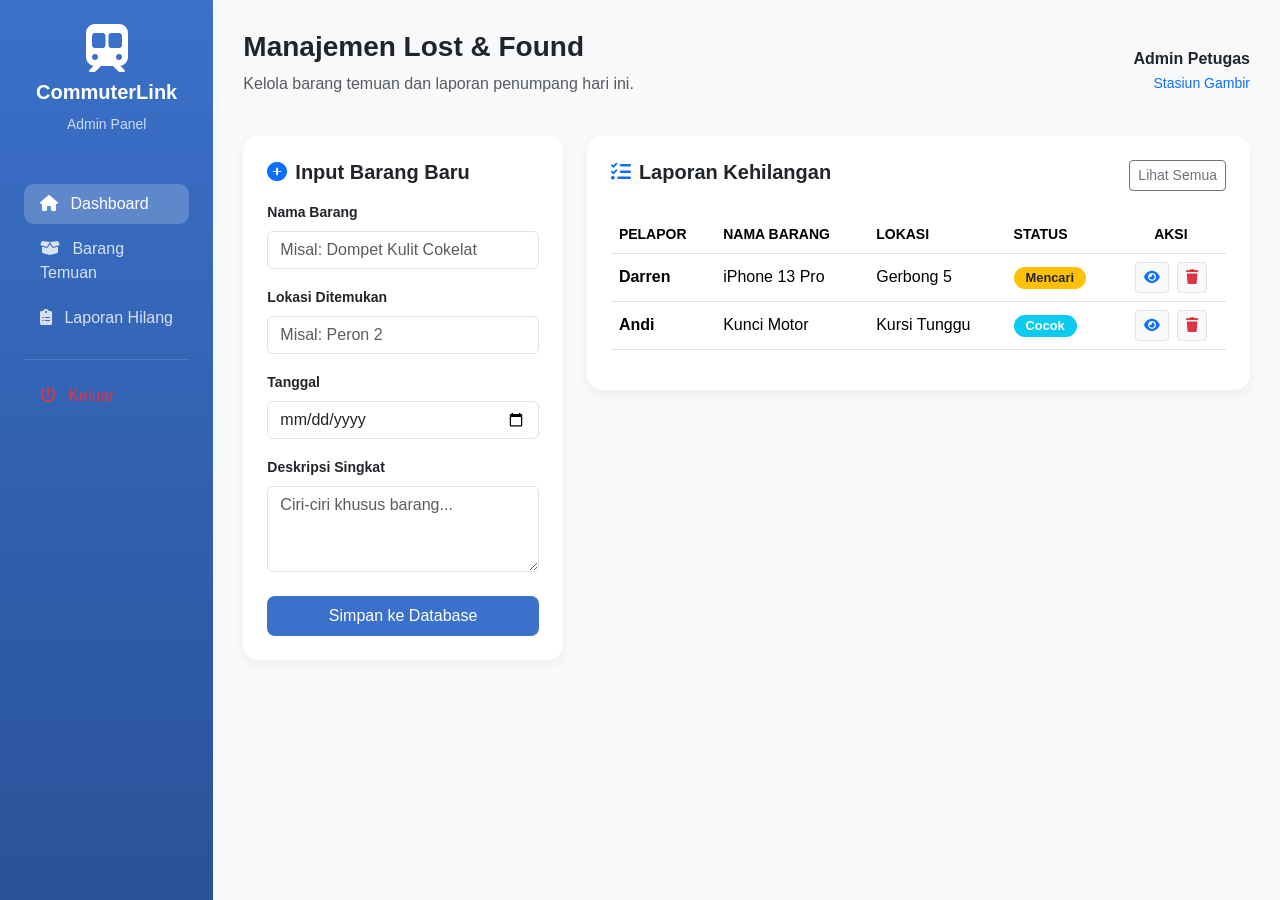
==== Tugas UTS PEWEB/dashboard_petugas.html @ 7666a2ce "Create dashboard_petugas.html" ====
<!DOCTYPE html>
<html lang="id">
<head>
    <meta charset="UTF-8">
    <meta name="viewport" content="width=device-width, initial-scale=1.0">
    <title>Dashboard Admin - Lost & Found KRL</title>
    <link href="https://cdn.jsdelivr.net/npm/bootstrap@5.3.0/dist/css/bootstrap.min.css" rel="stylesheet">
    <link rel="stylesheet" href="https://cdnjs.cloudflare.com/ajax/libs/font-awesome/6.0.0/css/all.min.css">
    <style>
        :root { --primary-blue: #3b71ca; --dark-blue: #2a5298; }
        body { background-color: #f8f9fa; font-family: 'Segoe UI', sans-serif; }
        
        /* Sidebar Styling */
        .sidebar {
            min-height: 100vh;
            background: linear-gradient(180deg, var(--primary-blue) 0%, var(--dark-blue) 100%);
            color: white;
            transition: all 0.3s;
        }
        .nav-link { color: rgba(255,255,255,0.8); border-radius: 10px; margin-bottom: 5px; }
        .nav-link:hover, .nav-link.active { color: white; background: rgba(255,255,255,0.2); }
        
        /* Card & Content Styling */
        .main-content { padding: 30px; }
        .card { border: none; border-radius: 15px; box-shadow: 0 4px 12px rgba(0,0,0,0.05); }
        .btn-primary { background-color: var(--primary-blue); border: none; border-radius: 8px; }
        .btn-primary:hover { background-color: var(--dark-blue); }
        .table thead { background-color: #f1f4f9; }
        .status-badge { font-size: 0.8rem; padding: 5px 12px; border-radius: 20px; }
    </style>
</head>
<body>

<div class="container-fluid">
    <div class="row">
        <div class="col-md-2 d-none d-md-block sidebar p-4 position-fixed">
            <div class="text-center mb-5">
                <i class="fa-solid fa-train-subway fa-3x mb-2"></i>
                <h5 class="fw-bold">CommuterLink</h5>
                <small class="opacity-75">Admin Panel</small>
            </div>
            <ul class="nav flex-column">
                <li class="nav-item">
                    <a class="nav-link active" href="#"><i class="fa-solid fa-house me-2"></i> Dashboard</a>
                </li>
                <li class="nav-item">
                    <a class="nav-link" href="#"><i class="fa-solid fa-box-open me-2"></i> Barang Temuan</a>
                </li>
                <li class="nav-item">
                    <a class="nav-link" href="#"><i class="fa-solid fa-clipboard-list me-2"></i> Laporan Hilang</a>
                </li>
                <hr class="text-white-50">
                <li class="nav-item">
                    <a class="nav-link text-danger" href="#"><i class="fa-solid fa-power-off me-2"></i> Keluar</a>
                </li>
            </ul>
        </div>

        <div class="col-md-10 offset-md-2 main-content">
            <div class="d-flex justify-content-between align-items-center mb-4">
                <div>
                    <h3 class="fw-bold">Manajemen Lost & Found</h3>
                    <p class="text-muted">Kelola barang temuan dan laporan penumpang hari ini.</p>
                </div>
                <div class="text-end">
                    <span class="fw-bold d-block">Admin Petugas</span>
                    <small class="text-primary">Stasiun Gambir</small>
                </div>
            </div>

            <div class="row">
                <div class="col-lg-4 mb-4">
                    <div class="card p-4">
                        <h5 class="fw-bold mb-3"><i class="fa-solid fa-plus-circle text-primary me-2"></i>Input Barang Baru</h5>
                        <form>
                            <div class="mb-3">
                                <label class="form-label small fw-bold">Nama Barang</label>
                                <input type="text" class="form-control" placeholder="Misal: Dompet Kulit Cokelat">
                            </div>
                            <div class="mb-3">
                                <label class="form-label small fw-bold">Lokasi Ditemukan</label>
                                <input type="text" class="form-control" placeholder="Misal: Peron 2">
                            </div>
                            <div class="mb-3">
                                <label class="form-label small fw-bold">Tanggal</label>
                                <input type="date" class="form-control">
                            </div>
                            <div class="mb-3">
                                <label class="form-label small fw-bold">Deskripsi Singkat</label>
                                <textarea class="form-control" rows="3" placeholder="Ciri-ciri khusus barang..."></textarea>
                            </div>
                            <button type="button" class="btn btn-primary w-100 py-2 mt-2">Simpan ke Database</button>
                        </form>
                    </div>
                </div>

                <div class="col-lg-8 mb-4">
                    <div class="card p-4">
                        <div class="d-flex justify-content-between align-items-center mb-4">
                            <h5 class="fw-bold"><i class="fa-solid fa-list-check text-primary me-2"></i>Laporan Kehilangan</h5>
                            <button class="btn btn-sm btn-outline-secondary">Lihat Semua</button>
                        </div>
                        <div class="table-responsive">
                            <table class="table align-middle">
                                <thead>
                                    <tr class="small text-muted text-uppercase">
                                        <th>Pelapor</th>
                                        <th>Nama Barang</th>
                                        <th>Lokasi</th>
                                        <th>Status</th>
                                        <th class="text-center">Aksi</th>
                                    </tr>
                                </thead>
                                <tbody>
                                    <tr>
                                        <td><strong>Darren</strong></td>
                                        <td>iPhone 13 Pro</td>
                                        <td>Gerbong 5</td>
                                        <td><span class="badge bg-warning text-dark status-badge">Mencari</span></td>
                                        <td class="text-center">
                                            <button class="btn btn-sm btn-light border text-primary me-1"><i class="fa-solid fa-eye"></i></button>
                                            <button class="btn btn-sm btn-light border text-danger"><i class="fa-solid fa-trash"></i></button>
                                        </td>
                                    </tr>
                                    <tr>
                                        <td><strong>Andi</strong></td>
                                        <td>Kunci Motor</td>
                                        <td>Kursi Tunggu</td>
                                        <td><span class="badge bg-info text-white status-badge">Cocok</span></td>
                                        <td class="text-center">
                                            <button class="btn btn-sm btn-light border text-primary me-1"><i class="fa-solid fa-eye"></i></button>
                                            <button class="btn btn-sm btn-light border text-danger"><i class="fa-solid fa-trash"></i></button>
                                        </td>
                                    </tr>
                                </tbody>
                            </table>
                        </div>
                    </div>
                </div>
            </div>
        </div>
    </div>
</div>

<script src="https://cdn.jsdelivr.net/npm/bootstrap@5.3.0/dist/js/bootstrap.bundle.min.js"></script>
</body>
</html>
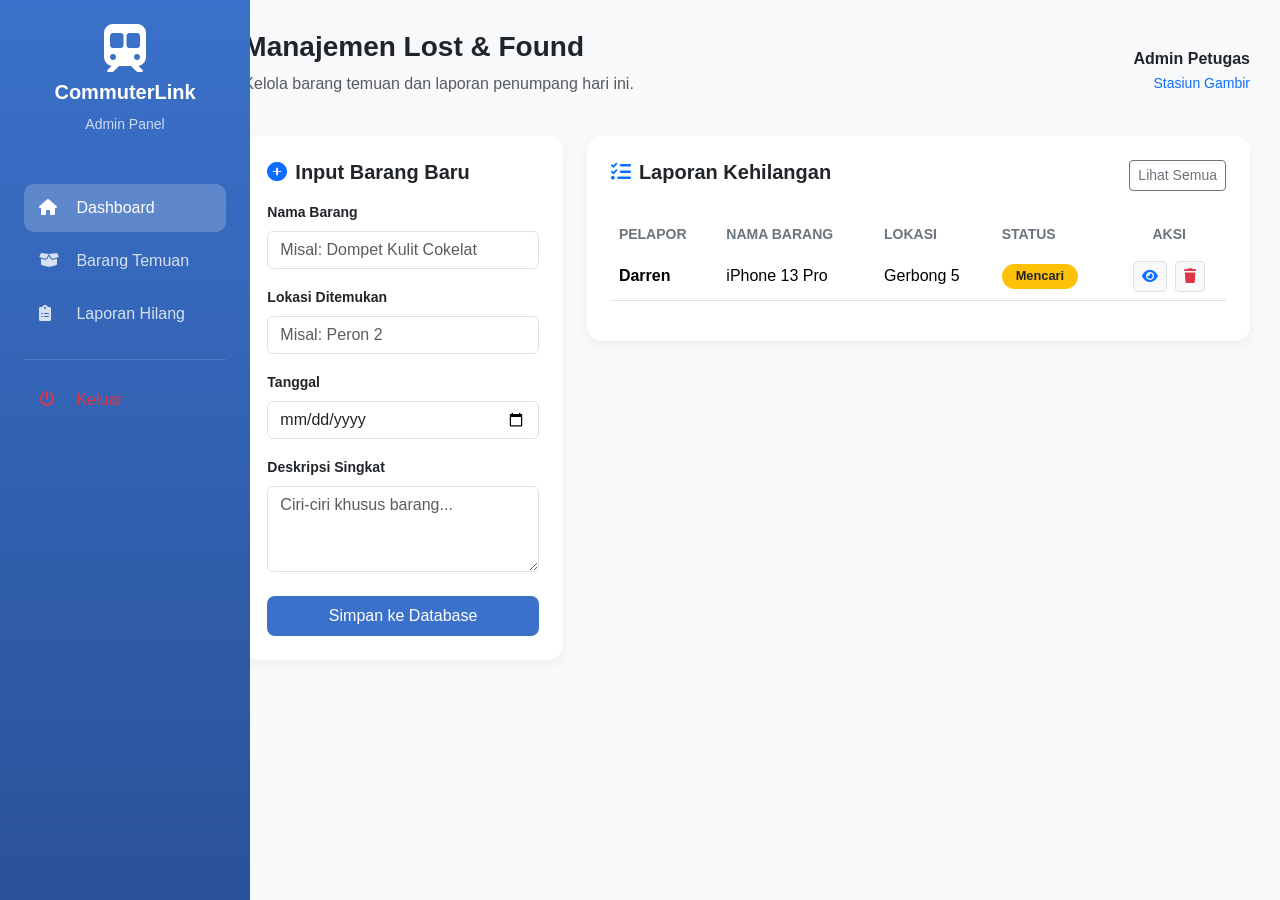
==== commit 1146c993: "banyak dah pokokny" ====
--- a/Tugas UTS PEWEB/dashboard_petugas.html
+++ b/Tugas UTS PEWEB/dashboard_petugas.html
@@ -1,147 +1,129 @@
 <!DOCTYPE html>
 <html lang="id">
+
 <head>
     <meta charset="UTF-8">
     <meta name="viewport" content="width=device-width, initial-scale=1.0">
     <title>Dashboard Admin - Lost & Found KRL</title>
+
     <link href="https://cdn.jsdelivr.net/npm/bootstrap@5.3.0/dist/css/bootstrap.min.css" rel="stylesheet">
     <link rel="stylesheet" href="https://cdnjs.cloudflare.com/ajax/libs/font-awesome/6.0.0/css/all.min.css">
-    <style>
-        :root { --primary-blue: #3b71ca; --dark-blue: #2a5298; }
-        body { background-color: #f8f9fa; font-family: 'Segoe UI', sans-serif; }
-        
-        /* Sidebar Styling */
-        .sidebar {
-            min-height: 100vh;
-            background: linear-gradient(180deg, var(--primary-blue) 0%, var(--dark-blue) 100%);
-            color: white;
-            transition: all 0.3s;
-        }
-        .nav-link { color: rgba(255,255,255,0.8); border-radius: 10px; margin-bottom: 5px; }
-        .nav-link:hover, .nav-link.active { color: white; background: rgba(255,255,255,0.2); }
-        
-        /* Card & Content Styling */
-        .main-content { padding: 30px; }
-        .card { border: none; border-radius: 15px; box-shadow: 0 4px 12px rgba(0,0,0,0.05); }
-        .btn-primary { background-color: var(--primary-blue); border: none; border-radius: 8px; }
-        .btn-primary:hover { background-color: var(--dark-blue); }
-        .table thead { background-color: #f1f4f9; }
-        .status-badge { font-size: 0.8rem; padding: 5px 12px; border-radius: 20px; }
-    </style>
+
+    <link rel="stylesheet" href="desain/admin.css">
 </head>
+
 <body>
 
-<div class="container-fluid">
-    <div class="row">
-        <div class="col-md-2 d-none d-md-block sidebar p-4 position-fixed">
-            <div class="text-center mb-5">
-                <i class="fa-solid fa-train-subway fa-3x mb-2"></i>
-                <h5 class="fw-bold">CommuterLink</h5>
-                <small class="opacity-75">Admin Panel</small>
-            </div>
-            <ul class="nav flex-column">
-                <li class="nav-item">
-                    <a class="nav-link active" href="#"><i class="fa-solid fa-house me-2"></i> Dashboard</a>
-                </li>
-                <li class="nav-item">
-                    <a class="nav-link" href="#"><i class="fa-solid fa-box-open me-2"></i> Barang Temuan</a>
-                </li>
-                <li class="nav-item">
-                    <a class="nav-link" href="#"><i class="fa-solid fa-clipboard-list me-2"></i> Laporan Hilang</a>
-                </li>
-                <hr class="text-white-50">
-                <li class="nav-item">
-                    <a class="nav-link text-danger" href="#"><i class="fa-solid fa-power-off me-2"></i> Keluar</a>
-                </li>
-            </ul>
-        </div>
-
-        <div class="col-md-10 offset-md-2 main-content">
-            <div class="d-flex justify-content-between align-items-center mb-4">
-                <div>
-                    <h3 class="fw-bold">Manajemen Lost & Found</h3>
-                    <p class="text-muted">Kelola barang temuan dan laporan penumpang hari ini.</p>
+    <div class="container-fluid">
+        <div class="row">
+            <div class="col-md-2 d-none d-md-block sidebar p-4 position-fixed">
+                <div class="text-center mb-5">
+                    <i class="fa-solid fa-train-subway fa-3x mb-2 text-white"></i>
+                    <h5 class="fw-bold">CommuterLink</h5>
+                    <small class="opacity-75">Admin Panel</small>
                 </div>
-                <div class="text-end">
-                    <span class="fw-bold d-block">Admin Petugas</span>
-                    <small class="text-primary">Stasiun Gambir</small>
-                </div>
+                <ul class="nav flex-column">
+                    <li class="nav-item">
+                        <a class="nav-link active" href="#"><i class="fa-solid fa-house me-2"></i> Dashboard</a>
+                    </li>
+                    <li class="nav-item">
+                        <a class="nav-link" href="#"><i class="fa-solid fa-box-open me-2"></i> Barang Temuan</a>
+                    </li>
+                    <li class="nav-item">
+                        <a class="nav-link" href="#"><i class="fa-solid fa-clipboard-list me-2"></i> Laporan Hilang</a>
+                    </li>
+                    <hr class="text-white-50">
+                    <li class="nav-item">
+                        <a class="nav-link text-danger" href="#"><i class="fa-solid fa-power-off me-2"></i> Keluar</a>
+                    </li>
+                </ul>
             </div>
 
-            <div class="row">
-                <div class="col-lg-4 mb-4">
-                    <div class="card p-4">
-                        <h5 class="fw-bold mb-3"><i class="fa-solid fa-plus-circle text-primary me-2"></i>Input Barang Baru</h5>
-                        <form>
-                            <div class="mb-3">
-                                <label class="form-label small fw-bold">Nama Barang</label>
-                                <input type="text" class="form-control" placeholder="Misal: Dompet Kulit Cokelat">
-                            </div>
-                            <div class="mb-3">
-                                <label class="form-label small fw-bold">Lokasi Ditemukan</label>
-                                <input type="text" class="form-control" placeholder="Misal: Peron 2">
-                            </div>
-                            <div class="mb-3">
-                                <label class="form-label small fw-bold">Tanggal</label>
-                                <input type="date" class="form-control">
-                            </div>
-                            <div class="mb-3">
-                                <label class="form-label small fw-bold">Deskripsi Singkat</label>
-                                <textarea class="form-control" rows="3" placeholder="Ciri-ciri khusus barang..."></textarea>
-                            </div>
-                            <button type="button" class="btn btn-primary w-100 py-2 mt-2">Simpan ke Database</button>
-                        </form>
+            <div class="col-md-10 offset-md-2 main-content">
+                <div class="d-flex justify-content-between align-items-center mb-4">
+                    <div>
+                        <h3 class="fw-bold">Manajemen Lost & Found</h3>
+                        <p class="text-muted">Kelola barang temuan dan laporan penumpang hari ini.</p>
+                    </div>
+                    <div class="text-end">
+                        <span class="fw-bold d-block">Admin Petugas</span>
+                        <small class="text-primary">Stasiun Gambir</small>
                     </div>
                 </div>
 
-                <div class="col-lg-8 mb-4">
-                    <div class="card p-4">
-                        <div class="d-flex justify-content-between align-items-center mb-4">
-                            <h5 class="fw-bold"><i class="fa-solid fa-list-check text-primary me-2"></i>Laporan Kehilangan</h5>
-                            <button class="btn btn-sm btn-outline-secondary">Lihat Semua</button>
+                <div class="row">
+                    <div class="col-lg-4 mb-4">
+                        <div class="card p-4">
+                            <h5 class="fw-bold mb-3"><i class="fa-solid fa-plus-circle text-primary me-2"></i>Input
+                                Barang Baru</h5>
+                            <form action="proses_input.php" method="POST">
+                                <div class="mb-3">
+                                    <label class="form-label small fw-bold">Nama Barang</label>
+                                    <input type="text" name="nama_barang" class="form-control"
+                                        placeholder="Misal: Dompet Kulit Cokelat">
+                                </div>
+                                <div class="mb-3">
+                                    <label class="form-label small fw-bold">Lokasi Ditemukan</label>
+                                    <input type="text" name="lokasi" class="form-control" placeholder="Misal: Peron 2">
+                                </div>
+                                <div class="mb-3">
+                                    <label class="form-label small fw-bold">Tanggal</label>
+                                    <input type="date" name="tanggal" class="form-control">
+                                </div>
+                                <div class="mb-3">
+                                    <label class="form-label small fw-bold">Deskripsi Singkat</label>
+                                    <textarea name="deskripsi" class="form-control" rows="3"
+                                        placeholder="Ciri-ciri khusus barang..."></textarea>
+                                </div>
+                                <button type="submit" class="btn btn-primary w-100 py-2 mt-2">Simpan ke
+                                    Database</button>
+                            </form>
                         </div>
-                        <div class="table-responsive">
-                            <table class="table align-middle">
-                                <thead>
-                                    <tr class="small text-muted text-uppercase">
-                                        <th>Pelapor</th>
-                                        <th>Nama Barang</th>
-                                        <th>Lokasi</th>
-                                        <th>Status</th>
-                                        <th class="text-center">Aksi</th>
-                                    </tr>
-                                </thead>
-                                <tbody>
-                                    <tr>
-                                        <td><strong>Darren</strong></td>
-                                        <td>iPhone 13 Pro</td>
-                                        <td>Gerbong 5</td>
-                                        <td><span class="badge bg-warning text-dark status-badge">Mencari</span></td>
-                                        <td class="text-center">
-                                            <button class="btn btn-sm btn-light border text-primary me-1"><i class="fa-solid fa-eye"></i></button>
-                                            <button class="btn btn-sm btn-light border text-danger"><i class="fa-solid fa-trash"></i></button>
-                                        </td>
-                                    </tr>
-                                    <tr>
-                                        <td><strong>Andi</strong></td>
-                                        <td>Kunci Motor</td>
-                                        <td>Kursi Tunggu</td>
-                                        <td><span class="badge bg-info text-white status-badge">Cocok</span></td>
-                                        <td class="text-center">
-                                            <button class="btn btn-sm btn-light border text-primary me-1"><i class="fa-solid fa-eye"></i></button>
-                                            <button class="btn btn-sm btn-light border text-danger"><i class="fa-solid fa-trash"></i></button>
-                                        </td>
-                                    </tr>
-                                </tbody>
-                            </table>
+                    </div>
+
+                    <div class="col-lg-8 mb-4">
+                        <div class="card p-4">
+                            <div class="d-flex justify-content-between align-items-center mb-4">
+                                <h5 class="fw-bold"><i class="fa-solid fa-list-check text-primary me-2"></i>Laporan
+                                    Kehilangan</h5>
+                                <button class="btn btn-sm btn-outline-secondary">Lihat Semua</button>
+                            </div>
+                            <div class="table-responsive">
+                                <table class="table align-middle">
+                                    <thead>
+                                        <tr class="small text-muted text-uppercase">
+                                            <th>Pelapor</th>
+                                            <th>Nama Barang</th>
+                                            <th>Lokasi</th>
+                                            <th>Status</th>
+                                            <th class="text-center">Aksi</th>
+                                        </tr>
+                                    </thead>
+                                    <tbody>
+                                        <tr>
+                                            <td><strong>Darren</strong></td>
+                                            <td>iPhone 13 Pro</td>
+                                            <td>Gerbong 5</td>
+                                            <td><span class="badge bg-warning text-dark status-badge">Mencari</span>
+                                            </td>
+                                            <td class="text-center">
+                                                <button class="btn btn-sm btn-light border text-primary me-1"><i
+                                                        class="fa-solid fa-eye"></i></button>
+                                                <button class="btn btn-sm btn-light border text-danger"><i
+                                                        class="fa-solid fa-trash"></i></button>
+                                            </td>
+                                        </tr>
+                                    </tbody>
+                                </table>
+                            </div>
                         </div>
                     </div>
                 </div>
             </div>
         </div>
     </div>
-</div>
 
-<script src="https://cdn.jsdelivr.net/npm/bootstrap@5.3.0/dist/js/bootstrap.bundle.min.js"></script>
+    <script src="https://cdn.jsdelivr.net/npm/bootstrap@5.3.0/dist/js/bootstrap.bundle.min.js"></script>
 </body>
+
 </html>
--- a/Tugas UTS PEWEB/desain/admin.css
+++ b/Tugas UTS PEWEB/desain/admin.css
@@ -0,0 +1,88 @@
+/* Custom Variable */
+:root {
+  --primary-blue: #3b71ca;
+  --dark-blue: #2a5298;
+  --sidebar-width: 250px;
+}
+
+body {
+  background-color: #f8f9fa;
+  font-family: "Segoe UI", Tahoma, Geneva, Verdana, sans-serif;
+}
+
+/* Sidebar Styling */
+.sidebar {
+  min-height: 100vh;
+  width: var(--sidebar-width);
+  background: linear-gradient(
+    180deg,
+    var(--primary-blue) 0%,
+    var(--dark-blue) 100%
+  );
+  color: white;
+  transition: all 0.3s;
+  z-index: 1000;
+}
+
+.nav-link {
+  color: rgba(255, 255, 255, 0.8);
+  border-radius: 10px;
+  margin-bottom: 5px;
+  padding: 12px 15px;
+}
+
+.nav-link:hover,
+.nav-link.active {
+  color: white;
+  background: rgba(255, 255, 255, 0.2);
+}
+
+.nav-link i {
+  width: 25px;
+}
+
+/* Content Styling */
+.main-content {
+  padding: 30px;
+}
+
+.card {
+  border: none;
+  border-radius: 15px;
+  box-shadow: 0 4px 12px rgba(0, 0, 0, 0.05);
+  margin-bottom: 20px;
+}
+
+.btn-primary {
+  background-color: var(--primary-blue);
+  border: none;
+  border-radius: 8px;
+  transition: all 0.2s;
+}
+
+.btn-primary:hover {
+  background-color: var(--dark-blue);
+  transform: translateY(-1px);
+}
+
+/* Table Styling */
+.table thead {
+  background-color: #f1f4f9;
+}
+
+.table thead th {
+  border: none;
+  font-weight: 600;
+  color: #6c757d;
+}
+
+.status-badge {
+  font-size: 0.8rem;
+  padding: 6px 14px;
+  border-radius: 20px;
+}
+
+/* Utility */
+.opacity-75 {
+  opacity: 0.75;
+}
